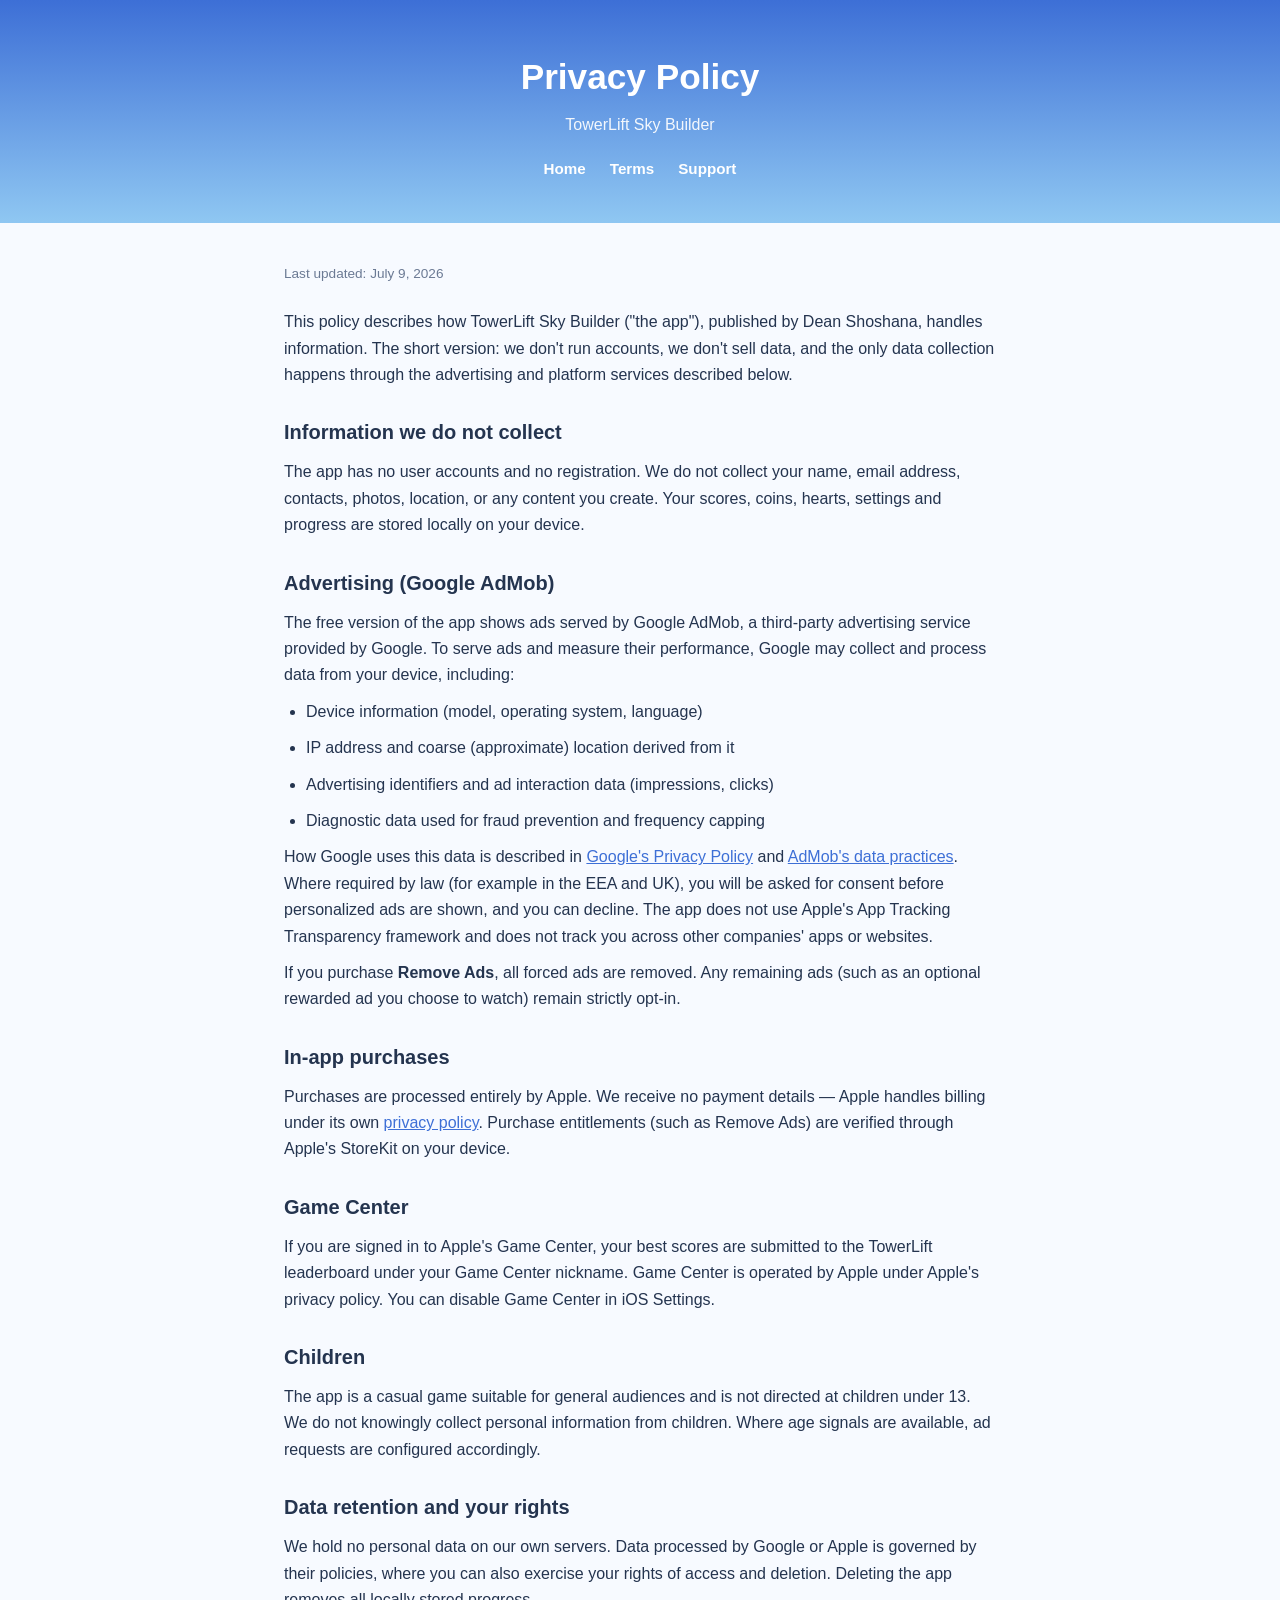
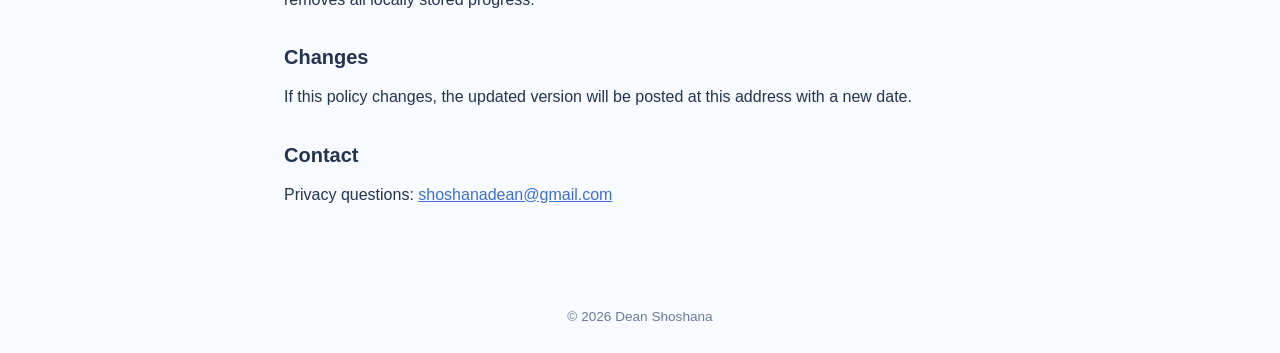
==== privacy.html @ 59c6827b "Create privacy.html" ====
<!DOCTYPE html>
<html lang="en">
<head><meta charset="utf-8"><meta name="viewport" content="width=device-width,initial-scale=1">
<title>Privacy Policy — TowerLift Sky Builder</title><link rel="stylesheet" href="style.css"></head>
<body>
<header><h1>Privacy Policy</h1><p>TowerLift Sky Builder</p>
<nav><a href="index.html">Home</a><a href="terms.html">Terms</a><a href="support.html">Support</a></nav></header>
<main>
<p class="updated">Last updated: July 9, 2026</p>
<p>This policy describes how TowerLift Sky Builder ("the app"), published by Dean Shoshana, handles information. The short version: we don't run accounts, we don't sell data, and the only data collection happens through the advertising and platform services described below.</p>

<h2>Information we do not collect</h2>
<p>The app has no user accounts and no registration. We do not collect your name, email address, contacts, photos, location, or any content you create. Your scores, coins, hearts, settings and progress are stored locally on your device.</p>

<h2>Advertising (Google AdMob)</h2>
<p>The free version of the app shows ads served by Google AdMob, a third-party advertising service provided by Google. To serve ads and measure their performance, Google may collect and process data from your device, including:</p>
<ul>
<li>Device information (model, operating system, language)</li>
<li>IP address and coarse (approximate) location derived from it</li>
<li>Advertising identifiers and ad interaction data (impressions, clicks)</li>
<li>Diagnostic data used for fraud prevention and frequency capping</li>
</ul>
<p>How Google uses this data is described in <a href="https://policies.google.com/privacy">Google's Privacy Policy</a> and <a href="https://support.google.com/admob/answer/6128543">AdMob's data practices</a>. Where required by law (for example in the EEA and UK), you will be asked for consent before personalized ads are shown, and you can decline. The app does not use Apple's App Tracking Transparency framework and does not track you across other companies' apps or websites.</p>
<p>If you purchase <strong>Remove Ads</strong>, all forced ads are removed. Any remaining ads (such as an optional rewarded ad you choose to watch) remain strictly opt-in.</p>

<h2>In-app purchases</h2>
<p>Purchases are processed entirely by Apple. We receive no payment details — Apple handles billing under its own <a href="https://www.apple.com/legal/privacy/">privacy policy</a>. Purchase entitlements (such as Remove Ads) are verified through Apple's StoreKit on your device.</p>

<h2>Game Center</h2>
<p>If you are signed in to Apple's Game Center, your best scores are submitted to the TowerLift leaderboard under your Game Center nickname. Game Center is operated by Apple under Apple's privacy policy. You can disable Game Center in iOS Settings.</p>

<h2>Children</h2>
<p>The app is a casual game suitable for general audiences and is not directed at children under 13. We do not knowingly collect personal information from children. Where age signals are available, ad requests are configured accordingly.</p>

<h2>Data retention and your rights</h2>
<p>We hold no personal data on our own servers. Data processed by Google or Apple is governed by their policies, where you can also exercise your rights of access and deletion. Deleting the app removes all locally stored progress.</p>

<h2>Changes</h2>
<p>If this policy changes, the updated version will be posted at this address with a new date.</p>

<h2>Contact</h2>
<p>Privacy questions: <a href="mailto:shoshanadean@gmail.com">shoshanadean@gmail.com</a></p>
</main>
<footer>© 2026 Dean Shoshana</footer>
</body></html>
---- style.css ----
:root { --navy:#24344F; --blue:#3D6FD6; --sky:#8FC7F2; --gold:#F5B92E; }
* { margin:0; box-sizing:border-box; }
body { font-family:-apple-system,BlinkMacSystemFont,"Segoe UI",Roboto,sans-serif; color:var(--navy); line-height:1.65; background:#F7FAFF; }
header { background:linear-gradient(180deg,var(--blue),var(--sky)); color:#fff; padding:48px 24px 40px; text-align:center; }
header h1 { font-size:2.2rem; font-weight:800; }
header p { opacity:.92; margin-top:6px; }
nav { margin-top:18px; }
nav a { color:#fff; font-weight:700; text-decoration:none; margin:0 12px; font-size:.95rem; }
nav a:hover { text-decoration:underline; }
main { max-width:760px; margin:0 auto; padding:40px 24px 64px; }
h2 { margin:28px 0 10px; font-size:1.25rem; }
p, li { margin-bottom:10px; }
ul { padding-left:22px; }
a { color:var(--blue); }
footer { text-align:center; padding:24px; font-size:.85rem; color:#6b7a94; }
.updated { font-size:.85rem; color:#6b7a94; margin-bottom:24px; }
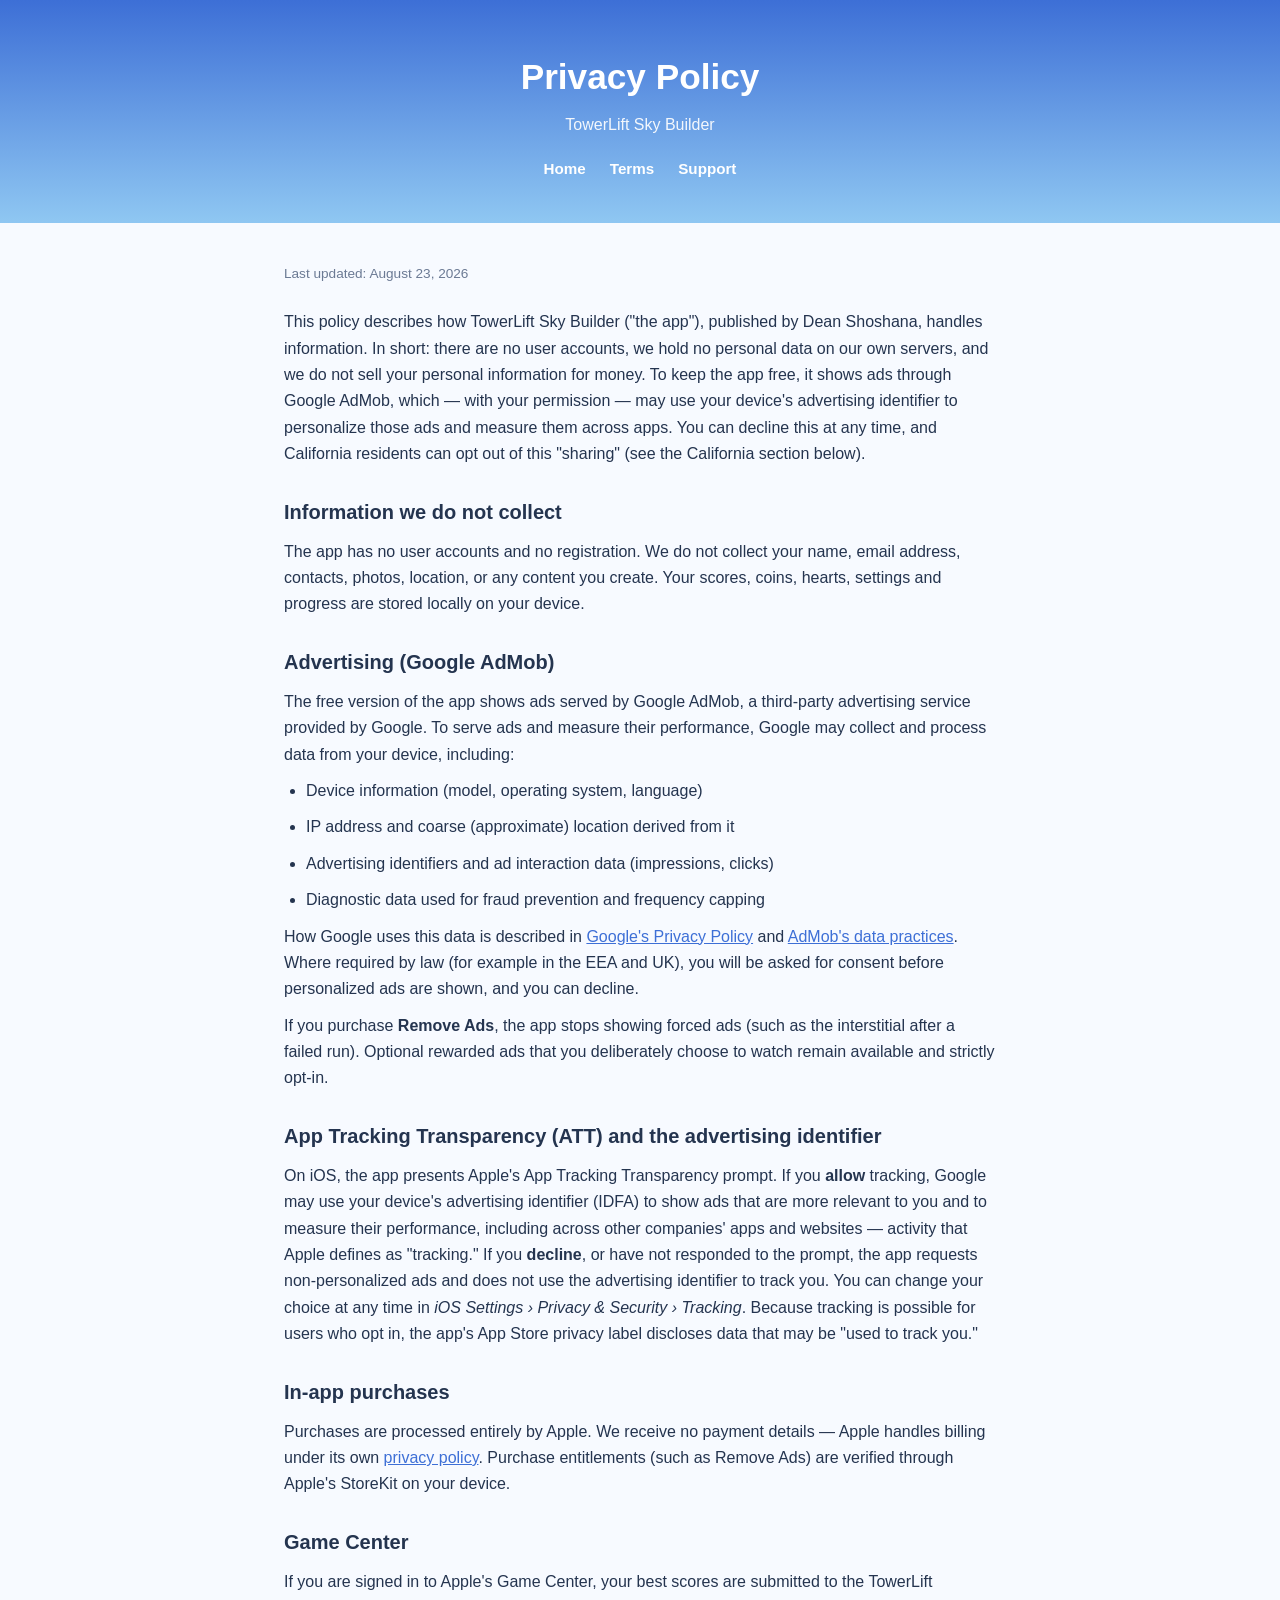
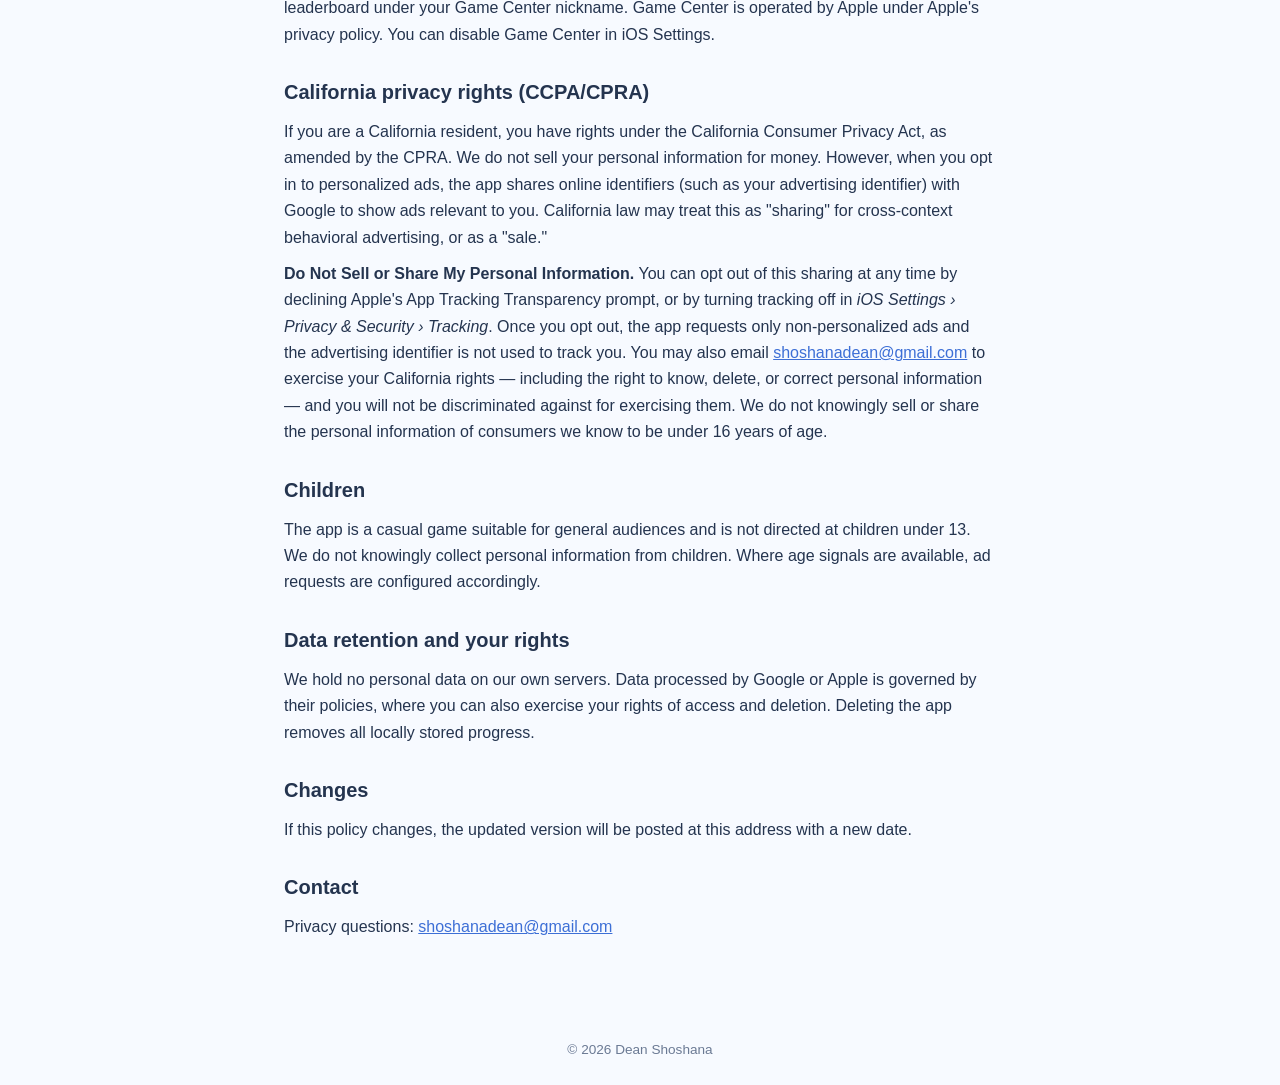
==== commit 2994c322: "Stage TowerLift privacy and launch page corrections" ====
--- a/privacy.html
+++ b/privacy.html
@@ -6,8 +6,8 @@
 <header><h1>Privacy Policy</h1><p>TowerLift Sky Builder</p>
 <nav><a href="index.html">Home</a><a href="terms.html">Terms</a><a href="support.html">Support</a></nav></header>
 <main>
-<p class="updated">Last updated: July 9, 2026</p>
-<p>This policy describes how TowerLift Sky Builder ("the app"), published by Dean Shoshana, handles information. The short version: we don't run accounts, we don't sell data, and the only data collection happens through the advertising and platform services described below.</p>
+<p class="updated">Last updated: August 23, 2026</p>
+<p>This policy describes how TowerLift Sky Builder ("the app"), published by Dean Shoshana, handles information. In short: there are no user accounts, we hold no personal data on our own servers, and we do not sell your personal information for money. To keep the app free, it shows ads through Google AdMob, which — with your permission — may use your device's advertising identifier to personalize those ads and measure them across apps. You can decline this at any time, and California residents can opt out of this "sharing" (see the California section below).</p>
 
 <h2>Information we do not collect</h2>
 <p>The app has no user accounts and no registration. We do not collect your name, email address, contacts, photos, location, or any content you create. Your scores, coins, hearts, settings and progress are stored locally on your device.</p>
@@ -20,14 +20,21 @@
 <li>Advertising identifiers and ad interaction data (impressions, clicks)</li>
 <li>Diagnostic data used for fraud prevention and frequency capping</li>
 </ul>
-<p>How Google uses this data is described in <a href="https://policies.google.com/privacy">Google's Privacy Policy</a> and <a href="https://support.google.com/admob/answer/6128543">AdMob's data practices</a>. Where required by law (for example in the EEA and UK), you will be asked for consent before personalized ads are shown, and you can decline. The app does not use Apple's App Tracking Transparency framework and does not track you across other companies' apps or websites.</p>
-<p>If you purchase <strong>Remove Ads</strong>, all forced ads are removed. Any remaining ads (such as an optional rewarded ad you choose to watch) remain strictly opt-in.</p>
+<p>How Google uses this data is described in <a href="https://policies.google.com/privacy">Google's Privacy Policy</a> and <a href="https://support.google.com/admob/answer/6128543">AdMob's data practices</a>. Where required by law (for example in the EEA and UK), you will be asked for consent before personalized ads are shown, and you can decline.</p>
+<p>If you purchase <strong>Remove Ads</strong>, the app stops showing forced ads (such as the interstitial after a failed run). Optional rewarded ads that you deliberately choose to watch remain available and strictly opt-in.</p>
+
+<h2>App Tracking Transparency (ATT) and the advertising identifier</h2>
+<p>On iOS, the app presents Apple's App Tracking Transparency prompt. If you <strong>allow</strong> tracking, Google may use your device's advertising identifier (IDFA) to show ads that are more relevant to you and to measure their performance, including across other companies' apps and websites — activity that Apple defines as "tracking." If you <strong>decline</strong>, or have not responded to the prompt, the app requests non-personalized ads and does not use the advertising identifier to track you. You can change your choice at any time in <em>iOS Settings › Privacy &amp; Security › Tracking</em>. Because tracking is possible for users who opt in, the app's App Store privacy label discloses data that may be "used to track you."</p>
 
 <h2>In-app purchases</h2>
 <p>Purchases are processed entirely by Apple. We receive no payment details — Apple handles billing under its own <a href="https://www.apple.com/legal/privacy/">privacy policy</a>. Purchase entitlements (such as Remove Ads) are verified through Apple's StoreKit on your device.</p>
 
 <h2>Game Center</h2>
 <p>If you are signed in to Apple's Game Center, your best scores are submitted to the TowerLift leaderboard under your Game Center nickname. Game Center is operated by Apple under Apple's privacy policy. You can disable Game Center in iOS Settings.</p>
+
+<h2>California privacy rights (CCPA/CPRA)</h2>
+<p>If you are a California resident, you have rights under the California Consumer Privacy Act, as amended by the CPRA. We do not sell your personal information for money. However, when you opt in to personalized ads, the app shares online identifiers (such as your advertising identifier) with Google to show ads relevant to you. California law may treat this as "sharing" for cross-context behavioral advertising, or as a "sale."</p>
+<p><strong>Do Not Sell or Share My Personal Information.</strong> You can opt out of this sharing at any time by declining Apple's App Tracking Transparency prompt, or by turning tracking off in <em>iOS Settings › Privacy &amp; Security › Tracking</em>. Once you opt out, the app requests only non-personalized ads and the advertising identifier is not used to track you. You may also email <a href="mailto:shoshanadean@gmail.com">shoshanadean@gmail.com</a> to exercise your California rights — including the right to know, delete, or correct personal information — and you will not be discriminated against for exercising them. We do not knowingly sell or share the personal information of consumers we know to be under 16 years of age.</p>
 
 <h2>Children</h2>
 <p>The app is a casual game suitable for general audiences and is not directed at children under 13. We do not knowingly collect personal information from children. Where age signals are available, ad requests are configured accordingly.</p>
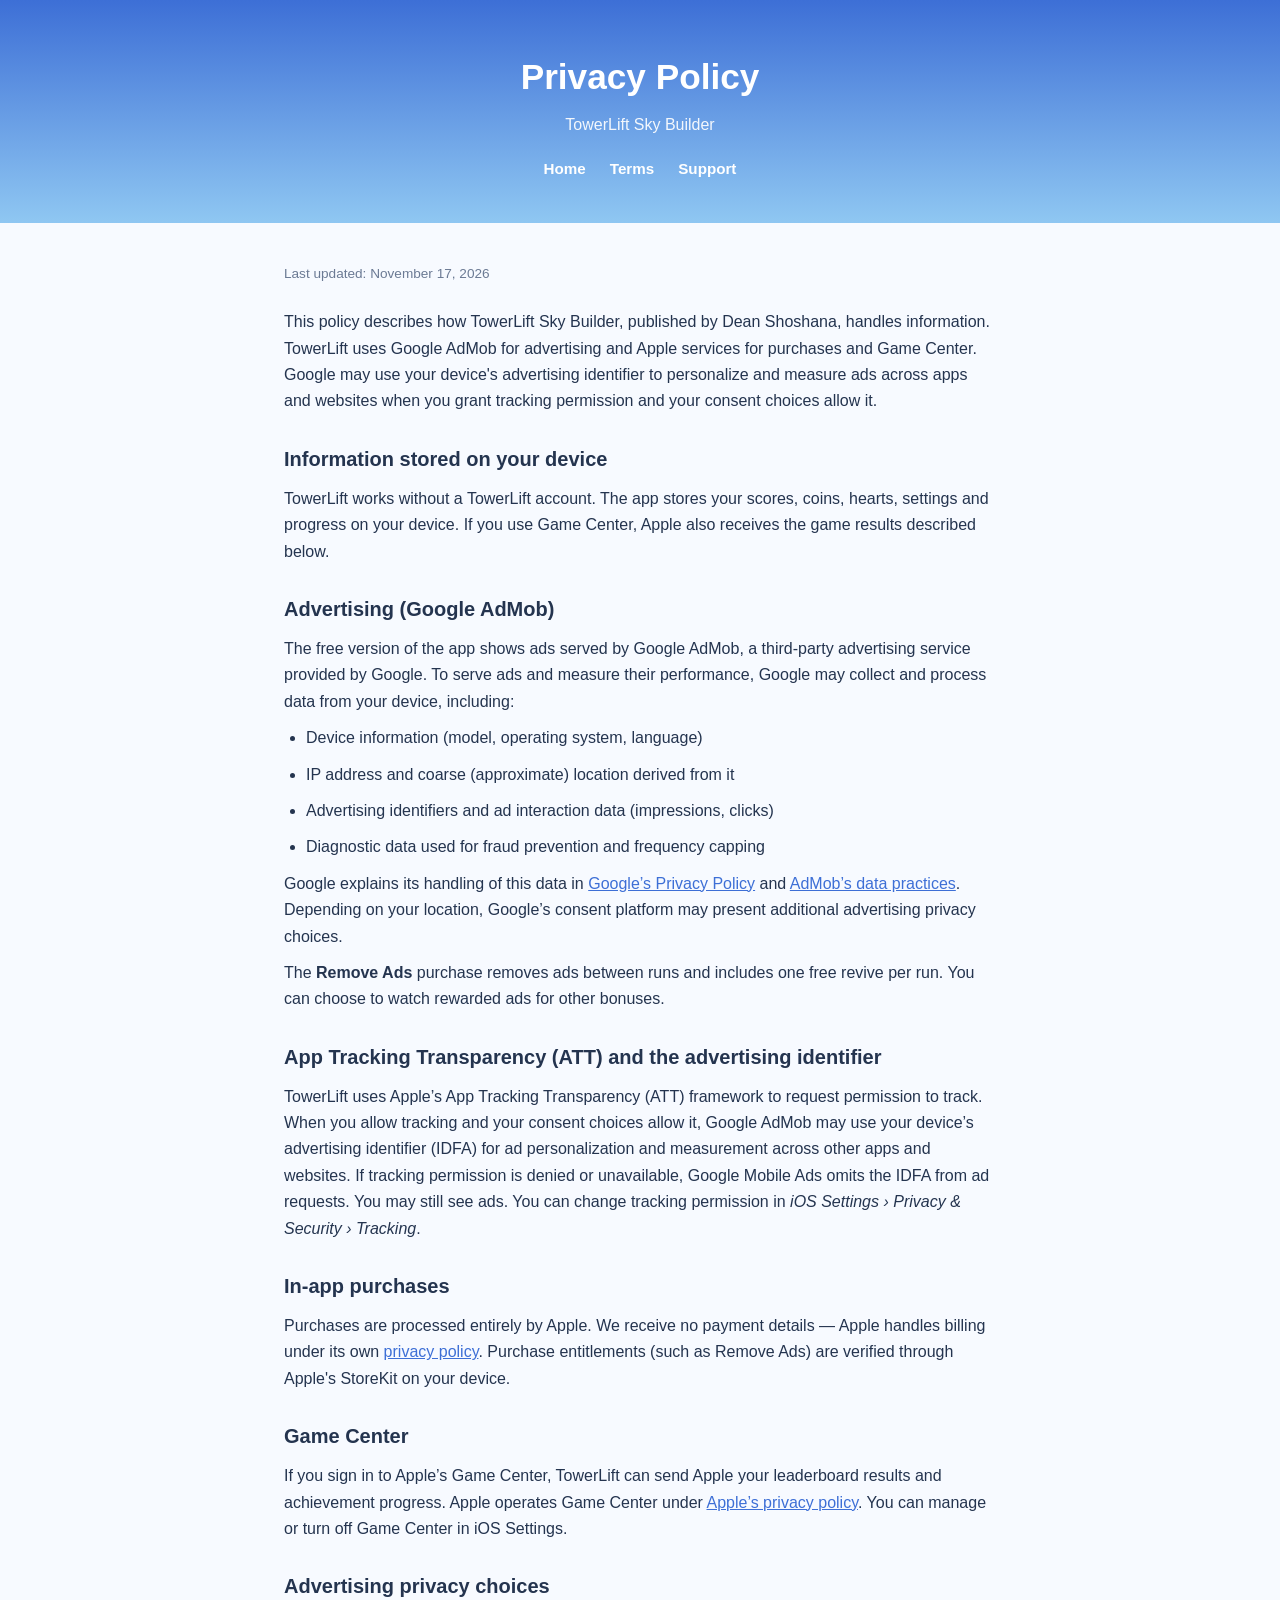
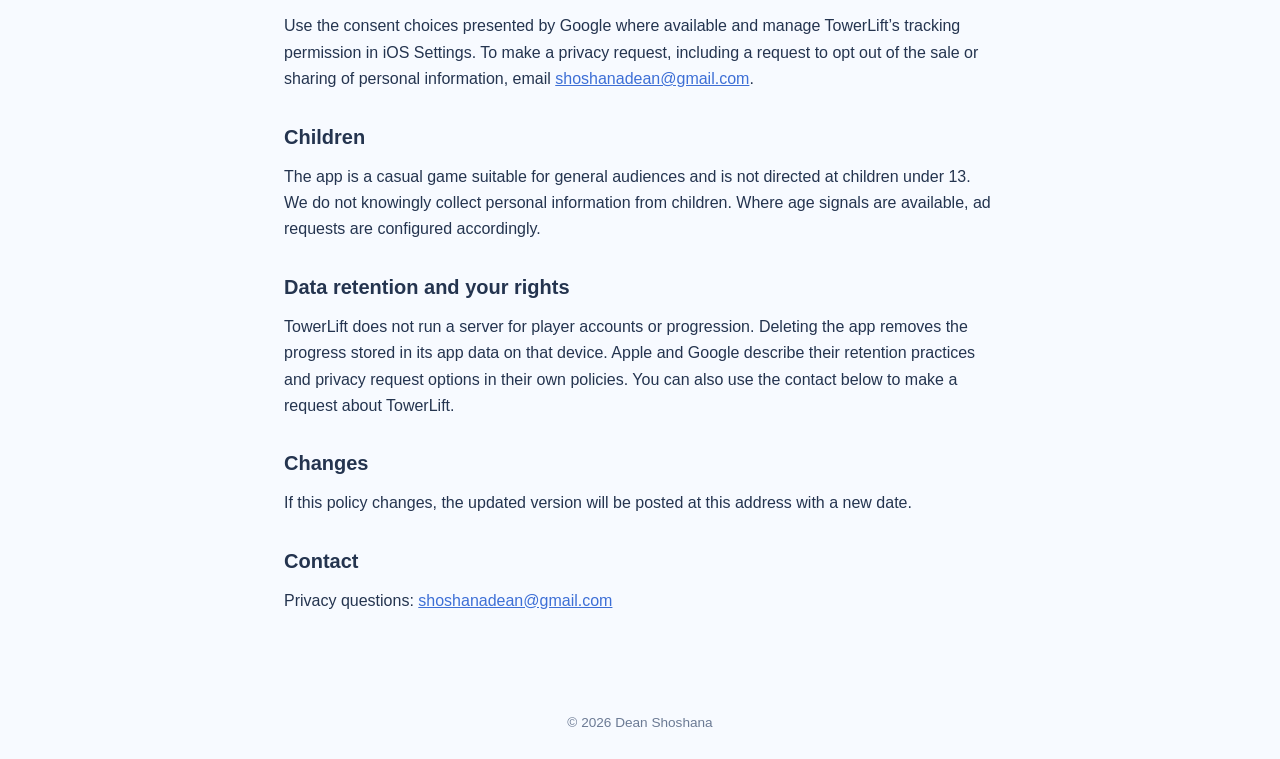
==== commit 82800cb1: "Align TowerLift privacy policy with its consent flow" ====
--- a/privacy.html
+++ b/privacy.html
@@ -6,11 +6,11 @@
 <header><h1>Privacy Policy</h1><p>TowerLift Sky Builder</p>
 <nav><a href="index.html">Home</a><a href="terms.html">Terms</a><a href="support.html">Support</a></nav></header>
 <main>
-<p class="updated">Last updated: August 23, 2026</p>
-<p>This policy describes how TowerLift Sky Builder ("the app"), published by Dean Shoshana, handles information. In short: there are no user accounts, we hold no personal data on our own servers, and we do not sell your personal information for money. To keep the app free, it shows ads through Google AdMob, which — with your permission — may use your device's advertising identifier to personalize those ads and measure them across apps. You can decline this at any time, and California residents can opt out of this "sharing" (see the California section below).</p>
+<p class="updated">Last updated: November 17, 2026</p>
+<p>This policy describes how TowerLift Sky Builder, published by Dean Shoshana, handles information. TowerLift uses Google AdMob for advertising and Apple services for purchases and Game Center. Google may use your device's advertising identifier to personalize and measure ads across apps and websites when you grant tracking permission and your consent choices allow it.</p>
 
-<h2>Information we do not collect</h2>
-<p>The app has no user accounts and no registration. We do not collect your name, email address, contacts, photos, location, or any content you create. Your scores, coins, hearts, settings and progress are stored locally on your device.</p>
+<h2>Information stored on your device</h2>
+<p>TowerLift works without a TowerLift account. The app stores your scores, coins, hearts, settings and progress on your device. If you use Game Center, Apple also receives the game results described below.</p>
 
 <h2>Advertising (Google AdMob)</h2>
 <p>The free version of the app shows ads served by Google AdMob, a third-party advertising service provided by Google. To serve ads and measure their performance, Google may collect and process data from your device, including:</p>
@@ -20,27 +20,26 @@
 <li>Advertising identifiers and ad interaction data (impressions, clicks)</li>
 <li>Diagnostic data used for fraud prevention and frequency capping</li>
 </ul>
-<p>How Google uses this data is described in <a href="https://policies.google.com/privacy">Google's Privacy Policy</a> and <a href="https://support.google.com/admob/answer/6128543">AdMob's data practices</a>. Where required by law (for example in the EEA and UK), you will be asked for consent before personalized ads are shown, and you can decline.</p>
-<p>If you purchase <strong>Remove Ads</strong>, the app stops showing forced ads (such as the interstitial after a failed run). Optional rewarded ads that you deliberately choose to watch remain available and strictly opt-in.</p>
+<p>Google explains its handling of this data in <a href="https://policies.google.com/privacy">Google’s Privacy Policy</a> and <a href="https://support.google.com/admob/answer/6128543">AdMob’s data practices</a>. Depending on your location, Google’s consent platform may present additional advertising privacy choices.</p>
+<p>The <strong>Remove Ads</strong> purchase removes ads between runs and includes one free revive per run. You can choose to watch rewarded ads for other bonuses.</p>
 
 <h2>App Tracking Transparency (ATT) and the advertising identifier</h2>
-<p>On iOS, the app presents Apple's App Tracking Transparency prompt. If you <strong>allow</strong> tracking, Google may use your device's advertising identifier (IDFA) to show ads that are more relevant to you and to measure their performance, including across other companies' apps and websites — activity that Apple defines as "tracking." If you <strong>decline</strong>, or have not responded to the prompt, the app requests non-personalized ads and does not use the advertising identifier to track you. You can change your choice at any time in <em>iOS Settings › Privacy &amp; Security › Tracking</em>. Because tracking is possible for users who opt in, the app's App Store privacy label discloses data that may be "used to track you."</p>
+<p>TowerLift uses Apple’s App Tracking Transparency (ATT) framework to request permission to track. When you allow tracking and your consent choices allow it, Google AdMob may use your device’s advertising identifier (IDFA) for ad personalization and measurement across other apps and websites. If tracking permission is denied or unavailable, Google Mobile Ads omits the IDFA from ad requests. You may still see ads. You can change tracking permission in <em>iOS Settings › Privacy &amp; Security › Tracking</em>.</p>
 
 <h2>In-app purchases</h2>
 <p>Purchases are processed entirely by Apple. We receive no payment details — Apple handles billing under its own <a href="https://www.apple.com/legal/privacy/">privacy policy</a>. Purchase entitlements (such as Remove Ads) are verified through Apple's StoreKit on your device.</p>
 
 <h2>Game Center</h2>
-<p>If you are signed in to Apple's Game Center, your best scores are submitted to the TowerLift leaderboard under your Game Center nickname. Game Center is operated by Apple under Apple's privacy policy. You can disable Game Center in iOS Settings.</p>
+<p>If you sign in to Apple’s Game Center, TowerLift can send Apple your leaderboard results and achievement progress. Apple operates Game Center under <a href="https://www.apple.com/legal/privacy/">Apple’s privacy policy</a>. You can manage or turn off Game Center in iOS Settings.</p>
 
-<h2>California privacy rights (CCPA/CPRA)</h2>
-<p>If you are a California resident, you have rights under the California Consumer Privacy Act, as amended by the CPRA. We do not sell your personal information for money. However, when you opt in to personalized ads, the app shares online identifiers (such as your advertising identifier) with Google to show ads relevant to you. California law may treat this as "sharing" for cross-context behavioral advertising, or as a "sale."</p>
-<p><strong>Do Not Sell or Share My Personal Information.</strong> You can opt out of this sharing at any time by declining Apple's App Tracking Transparency prompt, or by turning tracking off in <em>iOS Settings › Privacy &amp; Security › Tracking</em>. Once you opt out, the app requests only non-personalized ads and the advertising identifier is not used to track you. You may also email <a href="mailto:shoshanadean@gmail.com">shoshanadean@gmail.com</a> to exercise your California rights — including the right to know, delete, or correct personal information — and you will not be discriminated against for exercising them. We do not knowingly sell or share the personal information of consumers we know to be under 16 years of age.</p>
+<h2>Advertising privacy choices</h2>
+<p>Use the consent choices presented by Google where available and manage TowerLift’s tracking permission in iOS Settings. To make a privacy request, including a request to opt out of the sale or sharing of personal information, email <a href="mailto:shoshanadean@gmail.com">shoshanadean@gmail.com</a>.</p>
 
 <h2>Children</h2>
 <p>The app is a casual game suitable for general audiences and is not directed at children under 13. We do not knowingly collect personal information from children. Where age signals are available, ad requests are configured accordingly.</p>
 
 <h2>Data retention and your rights</h2>
-<p>We hold no personal data on our own servers. Data processed by Google or Apple is governed by their policies, where you can also exercise your rights of access and deletion. Deleting the app removes all locally stored progress.</p>
+<p>TowerLift does not run a server for player accounts or progression. Deleting the app removes the progress stored in its app data on that device. Apple and Google describe their retention practices and privacy request options in their own policies. You can also use the contact below to make a request about TowerLift.</p>
 
 <h2>Changes</h2>
 <p>If this policy changes, the updated version will be posted at this address with a new date.</p>
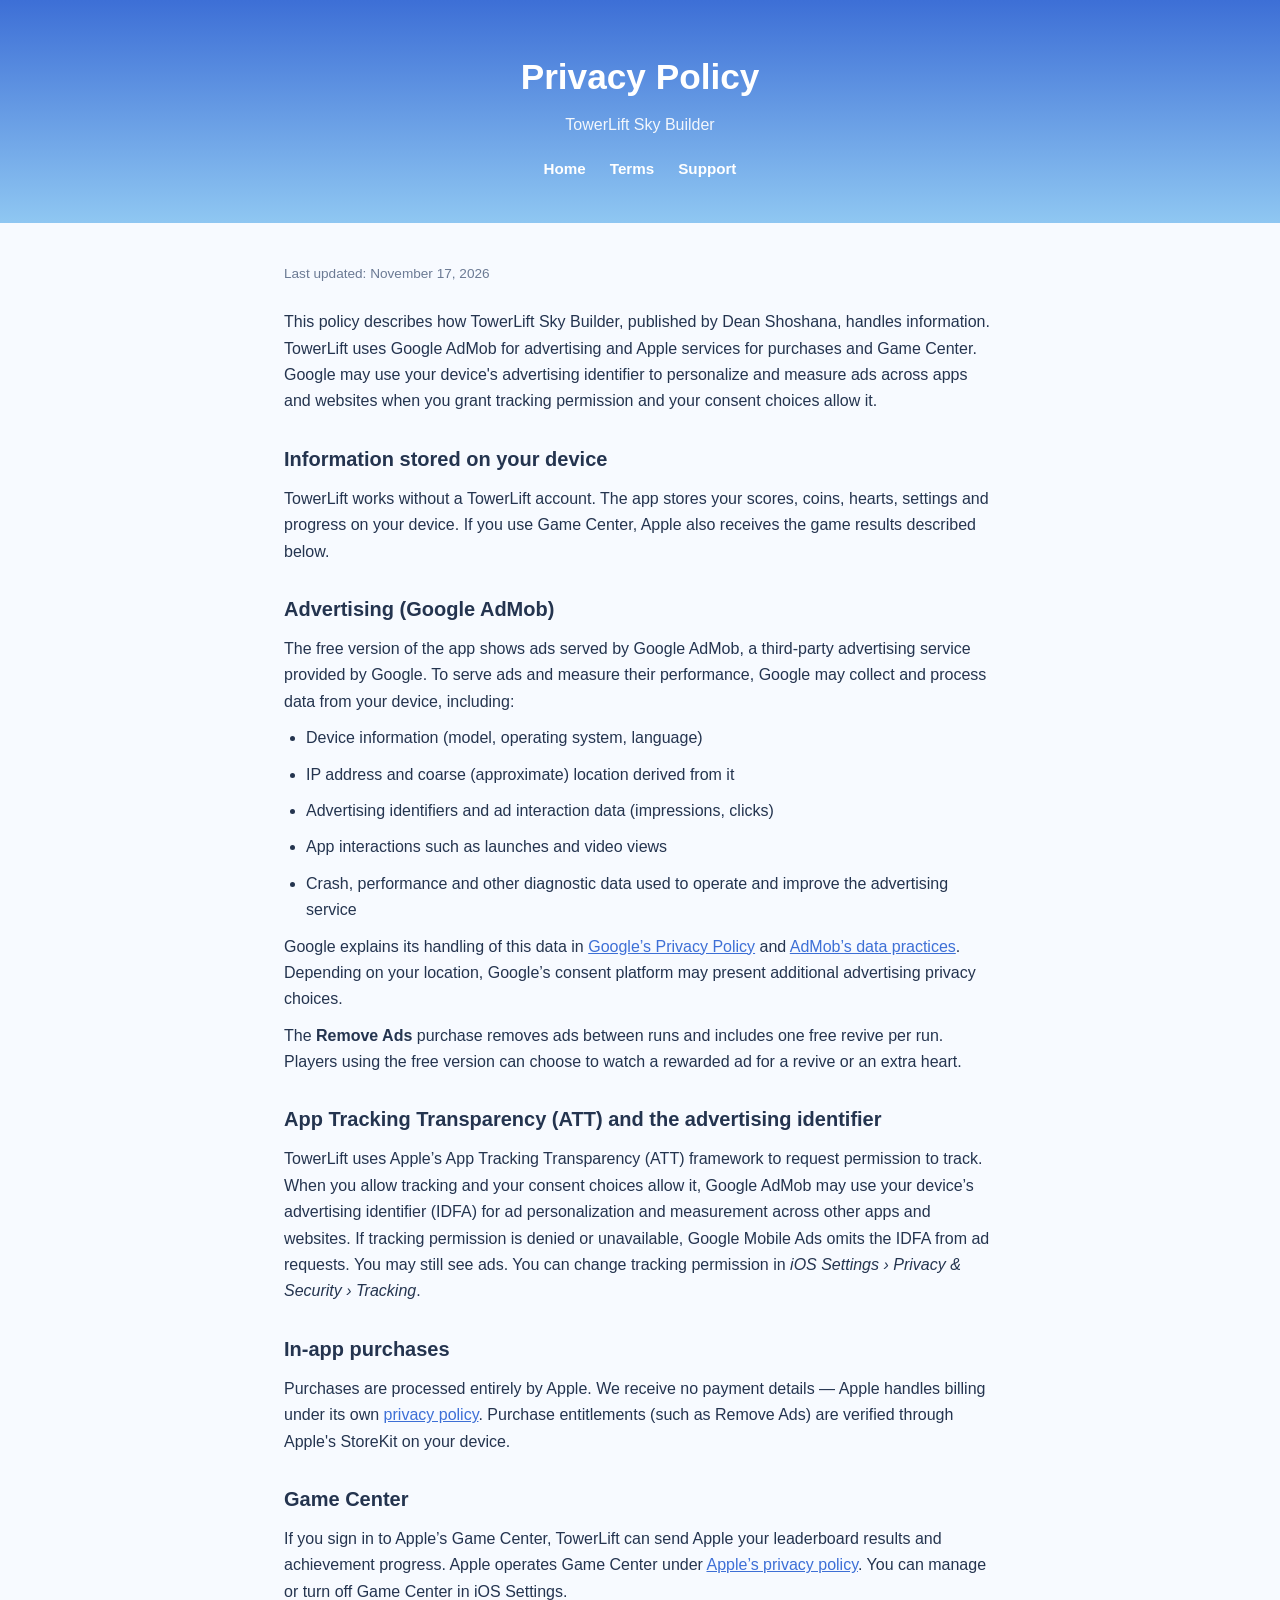
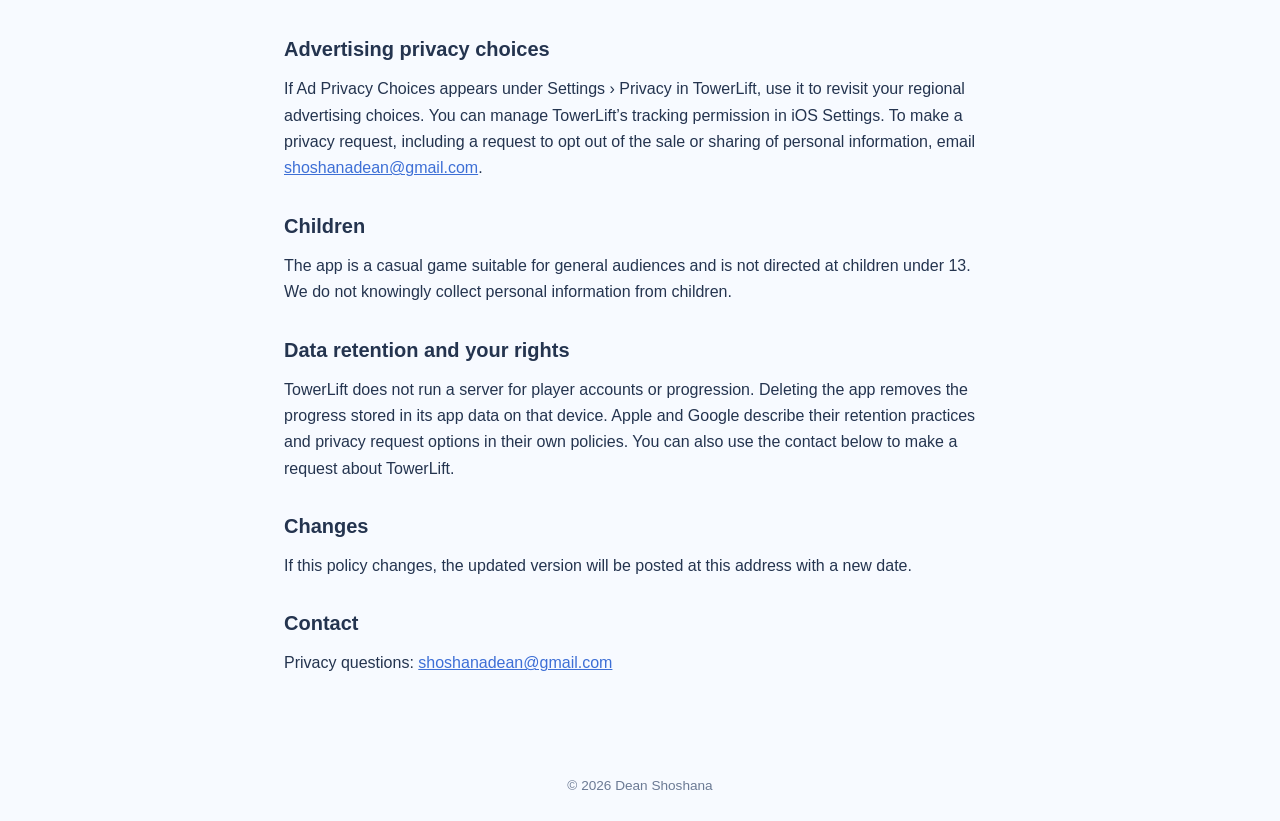
==== commit 16635121: "Document TowerLift's in-app privacy choices" ====
--- a/privacy.html
+++ b/privacy.html
@@ -18,10 +18,11 @@
 <li>Device information (model, operating system, language)</li>
 <li>IP address and coarse (approximate) location derived from it</li>
 <li>Advertising identifiers and ad interaction data (impressions, clicks)</li>
-<li>Diagnostic data used for fraud prevention and frequency capping</li>
+<li>App interactions such as launches and video views</li>
+<li>Crash, performance and other diagnostic data used to operate and improve the advertising service</li>
 </ul>
 <p>Google explains its handling of this data in <a href="https://policies.google.com/privacy">Google’s Privacy Policy</a> and <a href="https://support.google.com/admob/answer/6128543">AdMob’s data practices</a>. Depending on your location, Google’s consent platform may present additional advertising privacy choices.</p>
-<p>The <strong>Remove Ads</strong> purchase removes ads between runs and includes one free revive per run. You can choose to watch rewarded ads for other bonuses.</p>
+<p>The <strong>Remove Ads</strong> purchase removes ads between runs and includes one free revive per run. Players using the free version can choose to watch a rewarded ad for a revive or an extra heart.</p>
 
 <h2>App Tracking Transparency (ATT) and the advertising identifier</h2>
 <p>TowerLift uses Apple’s App Tracking Transparency (ATT) framework to request permission to track. When you allow tracking and your consent choices allow it, Google AdMob may use your device’s advertising identifier (IDFA) for ad personalization and measurement across other apps and websites. If tracking permission is denied or unavailable, Google Mobile Ads omits the IDFA from ad requests. You may still see ads. You can change tracking permission in <em>iOS Settings › Privacy &amp; Security › Tracking</em>.</p>
@@ -32,11 +33,11 @@
 <h2>Game Center</h2>
 <p>If you sign in to Apple’s Game Center, TowerLift can send Apple your leaderboard results and achievement progress. Apple operates Game Center under <a href="https://www.apple.com/legal/privacy/">Apple’s privacy policy</a>. You can manage or turn off Game Center in iOS Settings.</p>
 
-<h2>Advertising privacy choices</h2>
-<p>Use the consent choices presented by Google where available and manage TowerLift’s tracking permission in iOS Settings. To make a privacy request, including a request to opt out of the sale or sharing of personal information, email <a href="mailto:shoshanadean@gmail.com">shoshanadean@gmail.com</a>.</p>
+<h2 id="ad-privacy-choices">Advertising privacy choices</h2>
+<p>If Ad Privacy Choices appears under Settings › Privacy in TowerLift, use it to revisit your regional advertising choices. You can manage TowerLift’s tracking permission in iOS Settings. To make a privacy request, including a request to opt out of the sale or sharing of personal information, email <a href="mailto:shoshanadean@gmail.com">shoshanadean@gmail.com</a>.</p>
 
 <h2>Children</h2>
-<p>The app is a casual game suitable for general audiences and is not directed at children under 13. We do not knowingly collect personal information from children. Where age signals are available, ad requests are configured accordingly.</p>
+<p>The app is a casual game suitable for general audiences and is not directed at children under 13. We do not knowingly collect personal information from children.</p>
 
 <h2>Data retention and your rights</h2>
 <p>TowerLift does not run a server for player accounts or progression. Deleting the app removes the progress stored in its app data on that device. Apple and Google describe their retention practices and privacy request options in their own policies. You can also use the contact below to make a request about TowerLift.</p>
